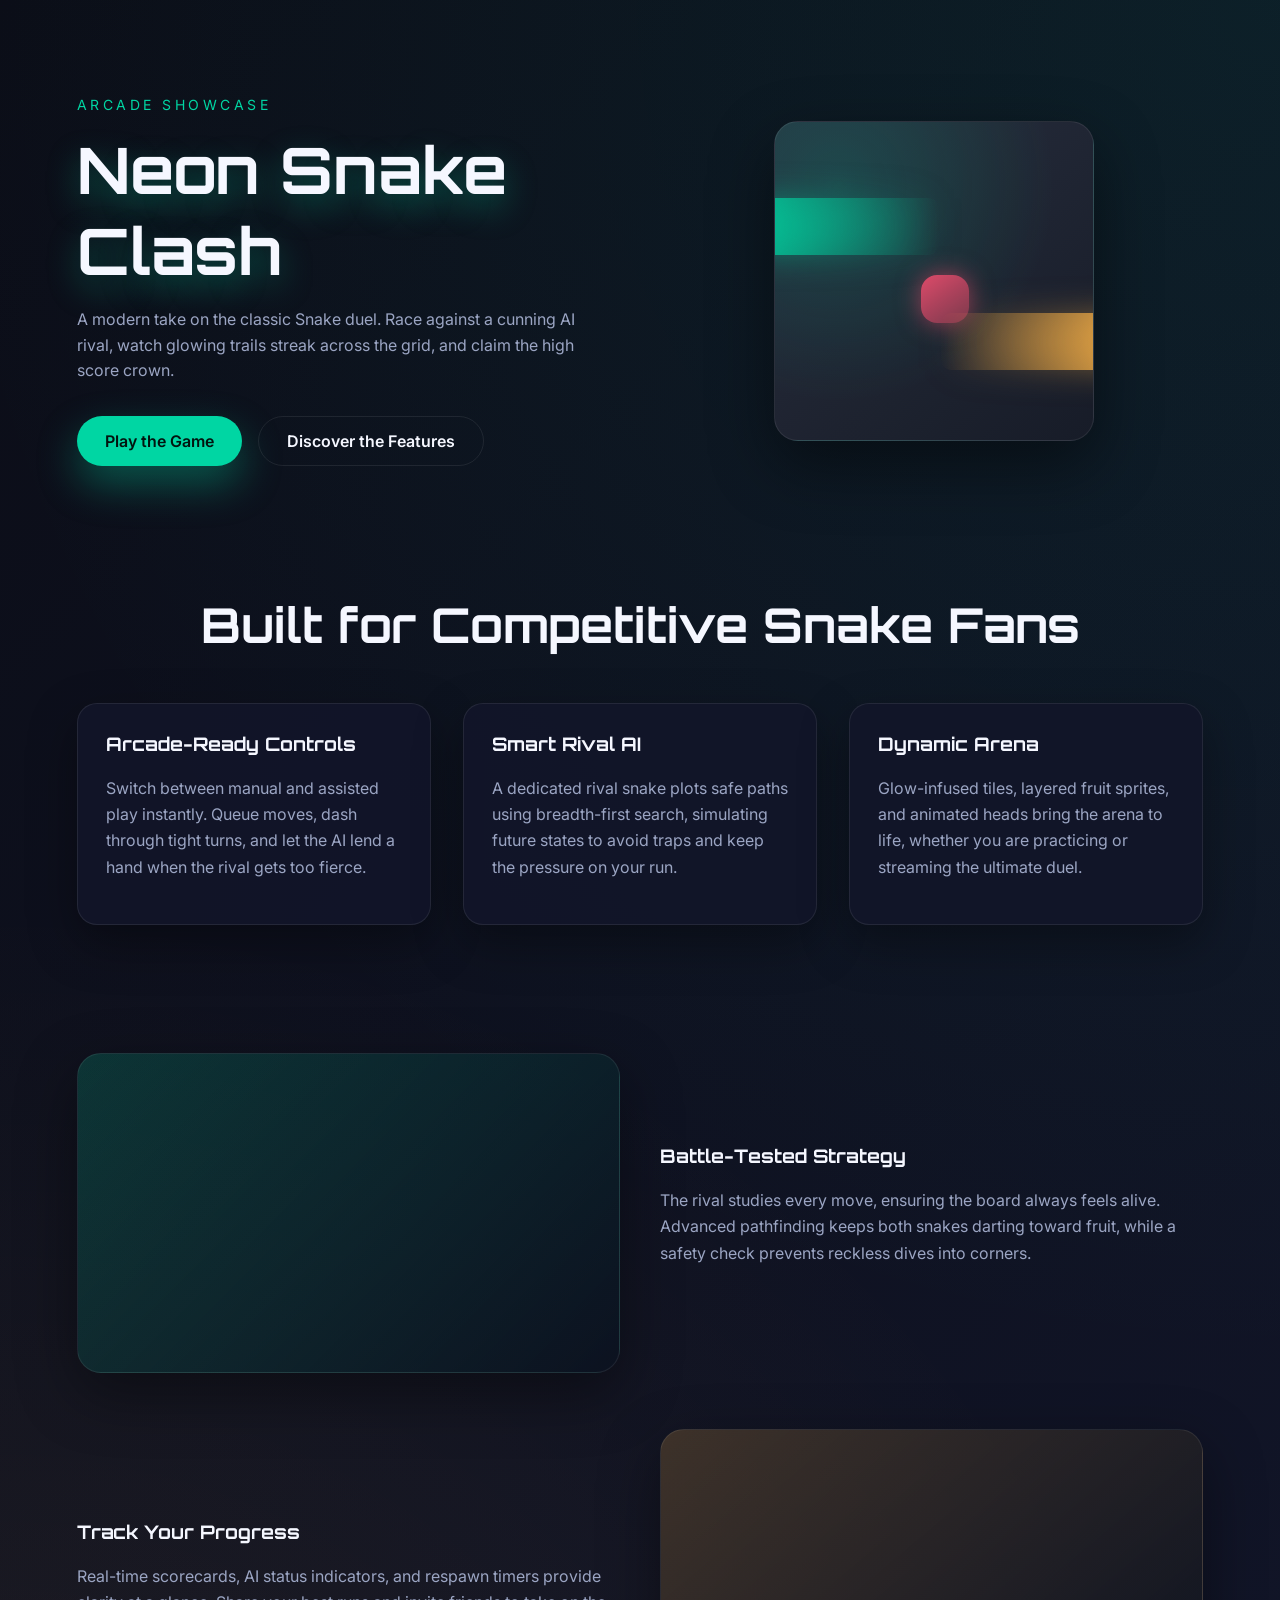
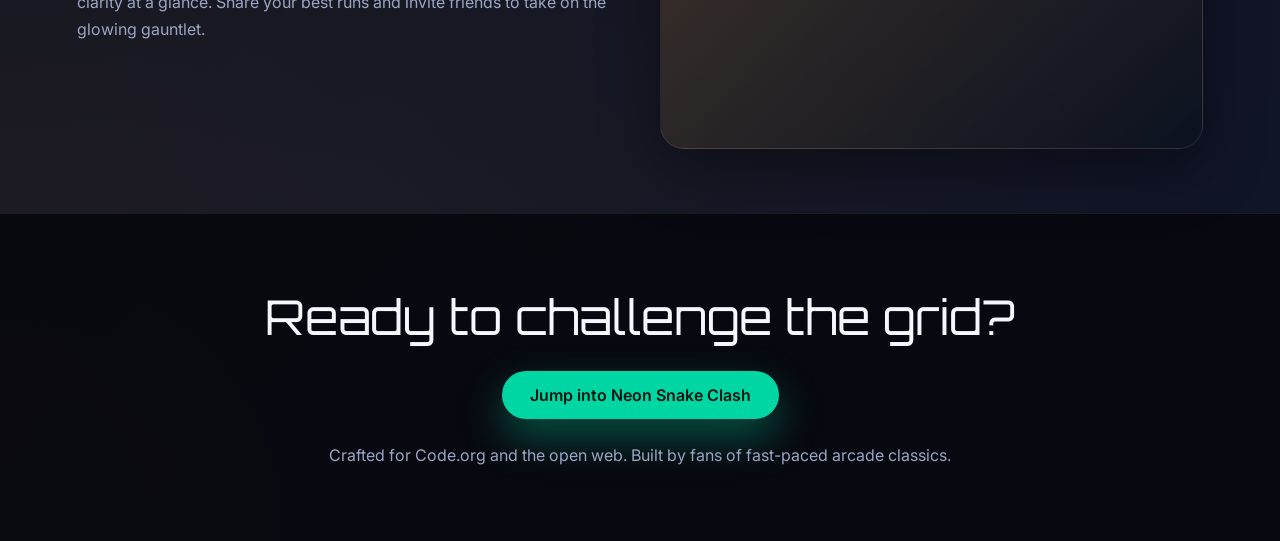
==== index.html @ 96dfcc4a "Create web experience for Neon Snake Clash" ====
<!DOCTYPE html>
<html lang="en">
<head>
  <meta charset="UTF-8" />
  <meta name="viewport" content="width=device-width, initial-scale=1.0" />
  <title>Neon Snake Clash</title>
  <link rel="preconnect" href="https://fonts.googleapis.com" />
  <link rel="preconnect" href="https://fonts.gstatic.com" crossorigin />
  <link href="https://fonts.googleapis.com/css2?family=Orbitron:wght@500;700&family=Inter:wght@400;500;600&display=swap" rel="stylesheet" />
  <link rel="stylesheet" href="styles.css" />
</head>
<body>
  <header class="hero">
    <div class="hero__inner">
      <p class="hero__eyebrow">Arcade Showcase</p>
      <h1 class="hero__title">Neon Snake Clash</h1>
      <p class="hero__subtitle">
        A modern take on the classic Snake duel. Race against a cunning AI rival, watch glowing trails streak across the grid, and claim the high score crown.
      </p>
      <div class="hero__actions">
        <a class="button button--primary" href="game.html">Play the Game</a>
        <a class="button button--ghost" href="#features">Discover the Features</a>
      </div>
    </div>
    <div class="hero__art">
      <div class="grid-preview">
        <div class="grid-preview__snake grid-preview__snake--player"></div>
        <div class="grid-preview__snake grid-preview__snake--rival"></div>
        <div class="grid-preview__food"></div>
      </div>
    </div>
  </header>

  <main>
    <section id="features" class="section features">
      <h2 class="section__title">Built for Competitive Snake Fans</h2>
      <div class="feature-grid">
        <article class="feature-card">
          <h3>Arcade-Ready Controls</h3>
          <p>Switch between manual and assisted play instantly. Queue moves, dash through tight turns, and let the AI lend a hand when the rival gets too fierce.</p>
        </article>
        <article class="feature-card">
          <h3>Smart Rival AI</h3>
          <p>A dedicated rival snake plots safe paths using breadth-first search, simulating future states to avoid traps and keep the pressure on your run.</p>
        </article>
        <article class="feature-card">
          <h3>Dynamic Arena</h3>
          <p>Glow-infused tiles, layered fruit sprites, and animated heads bring the arena to life, whether you are practicing or streaming the ultimate duel.</p>
        </article>
      </div>
    </section>

    <section class="section highlights">
      <div class="highlight">
        <div class="highlight__media"></div>
        <div class="highlight__text">
          <h3>Battle-Tested Strategy</h3>
          <p>
            The rival studies every move, ensuring the board always feels alive. Advanced pathfinding keeps both snakes darting toward fruit, while a safety check prevents reckless dives into corners.
          </p>
        </div>
      </div>
      <div class="highlight highlight--reverse">
        <div class="highlight__media highlight__media--score"></div>
        <div class="highlight__text">
          <h3>Track Your Progress</h3>
          <p>
            Real-time scorecards, AI status indicators, and respawn timers provide clarity at a glance. Share your best runs and invite friends to take on the glowing gauntlet.
          </p>
        </div>
      </div>
    </section>
  </main>

  <footer class="footer">
    <div class="footer__inner">
      <p class="footer__title">Ready to challenge the grid?</p>
      <a class="button button--primary" href="game.html">Jump into Neon Snake Clash</a>
      <p class="footer__note">Crafted for Code.org and the open web. Built by fans of fast-paced arcade classics.</p>
    </div>
  </footer>
</body>
</html>
---- styles.css ----
:root {
  --bg: #0b0d17;
  --bg-alt: #12162a;
  --accent: #00d6a3;
  --accent-soft: #00a67d;
  --rival: #ffb547;
  --text: #f5f7ff;
  --text-dim: #9ba5c3;
  --card: rgba(18, 22, 42, 0.9);
  --border: rgba(255, 255, 255, 0.08);
}

* {
  box-sizing: border-box;
}

body {
  margin: 0;
  font-family: 'Inter', sans-serif;
  background: radial-gradient(circle at top right, rgba(0, 214, 163, 0.08), transparent 55%),
    radial-gradient(circle at bottom left, rgba(255, 181, 71, 0.08), transparent 50%),
    linear-gradient(135deg, var(--bg), var(--bg-alt));
  color: var(--text);
  min-height: 100vh;
}

.hero {
  display: grid;
  grid-template-columns: repeat(auto-fit, minmax(280px, 1fr));
  gap: 48px;
  padding: 96px clamp(24px, 6vw, 120px) 64px;
  align-items: center;
}

.hero__eyebrow {
  font-size: 0.875rem;
  letter-spacing: 0.25em;
  text-transform: uppercase;
  margin: 0 0 16px;
  color: var(--accent);
}

.hero__title {
  font-family: 'Orbitron', sans-serif;
  font-size: clamp(2.75rem, 5vw, 4.5rem);
  margin: 0 0 16px;
  text-shadow: 0 12px 32px rgba(0, 214, 163, 0.35);
}

.hero__subtitle {
  margin: 0 0 32px;
  line-height: 1.6;
  color: var(--text-dim);
  max-width: 520px;
}

.hero__actions {
  display: flex;
  gap: 16px;
  flex-wrap: wrap;
}

.hero__art {
  position: relative;
  justify-self: center;
}

.grid-preview {
  position: relative;
  width: min(320px, 80vw);
  aspect-ratio: 1 / 1;
  border-radius: 24px;
  background: radial-gradient(circle at 20% 20%, rgba(0, 214, 163, 0.18), transparent 60%),
    linear-gradient(140deg, rgba(43, 48, 64, 0.92), rgba(24, 28, 40, 0.92));
  border: 1px solid var(--border);
  box-shadow: 0 24px 64px rgba(0, 0, 0, 0.45);
  overflow: hidden;
}

.grid-preview__snake {
  position: absolute;
  width: 60%;
  height: 18%;
  border-radius: 12px;
  filter: drop-shadow(0 0 16px rgba(0, 214, 163, 0.55));
}

.grid-preview__snake--player {
  top: 24%;
  left: -8%;
  background: linear-gradient(90deg, rgba(0, 214, 163, 0.8), rgba(0, 214, 163, 0));
}

.grid-preview__snake--rival {
  bottom: 22%;
  right: -12%;
  background: linear-gradient(90deg, rgba(255, 181, 71, 0), rgba(255, 181, 71, 0.85));
  filter: drop-shadow(0 0 16px rgba(255, 181, 71, 0.55));
}

.grid-preview__food {
  position: absolute;
  top: 48%;
  left: 46%;
  width: 48px;
  height: 48px;
  border-radius: 16px;
  background: linear-gradient(145deg, rgba(255, 78, 113, 0.85), rgba(255, 78, 113, 0.4));
  box-shadow: 0 0 24px rgba(255, 78, 113, 0.55);
}

.section {
  padding: 64px clamp(24px, 6vw, 120px);
}

.section__title {
  text-align: center;
  font-family: 'Orbitron', sans-serif;
  font-size: clamp(2rem, 4vw, 3rem);
  margin: 0 0 48px;
}

.feature-grid {
  display: grid;
  gap: 32px;
  grid-template-columns: repeat(auto-fit, minmax(240px, 1fr));
}

.feature-card {
  background: var(--card);
  border: 1px solid var(--border);
  padding: 28px;
  border-radius: 20px;
  box-shadow: 0 18px 48px rgba(0, 0, 0, 0.35);
}

.feature-card h3 {
  margin-top: 0;
  font-family: 'Orbitron', sans-serif;
}

.feature-card p {
  color: var(--text-dim);
  line-height: 1.65;
}

.highlights {
  display: flex;
  flex-direction: column;
  gap: 56px;
}

.highlight {
  display: grid;
  grid-template-columns: repeat(auto-fit, minmax(260px, 1fr));
  gap: 40px;
  align-items: center;
}

.highlight--reverse {
  direction: rtl;
}

.highlight--reverse > * {
  direction: ltr;
}

.highlight__media {
  height: clamp(220px, 40vw, 320px);
  border-radius: 24px;
  background: linear-gradient(135deg, rgba(0, 214, 163, 0.18), rgba(12, 18, 32, 0.95));
  border: 1px solid var(--border);
  box-shadow: 0 20px 60px rgba(0, 0, 0, 0.4);
}

.highlight__media--score {
  background: linear-gradient(140deg, rgba(255, 181, 71, 0.18), rgba(12, 18, 32, 0.95));
}

.highlight__text h3 {
  font-family: 'Orbitron', sans-serif;
  margin-top: 0;
}

.highlight__text p {
  color: var(--text-dim);
  line-height: 1.65;
}

.footer {
  padding: 72px 24px;
  background: rgba(5, 6, 12, 0.85);
  border-top: 1px solid var(--border);
}

.footer__inner {
  max-width: 960px;
  margin: 0 auto;
  text-align: center;
  display: flex;
  flex-direction: column;
  gap: 24px;
  align-items: center;
}

.footer__title {
  font-family: 'Orbitron', sans-serif;
  font-size: clamp(2rem, 4vw, 3rem);
  margin: 0;
}

.footer__note {
  color: var(--text-dim);
  margin: 0;
  max-width: 640px;
  line-height: 1.6;
}

.button {
  display: inline-flex;
  align-items: center;
  justify-content: center;
  gap: 8px;
  padding: 14px 28px;
  border-radius: 999px;
  font-weight: 600;
  text-decoration: none;
  transition: transform 0.2s ease, box-shadow 0.2s ease, background 0.2s ease;
}

.button--primary {
  color: #02140f;
  background: var(--accent);
  box-shadow: 0 18px 40px rgba(0, 214, 163, 0.35);
}

.button--primary:hover {
  transform: translateY(-2px);
  box-shadow: 0 22px 48px rgba(0, 214, 163, 0.45);
}

.button--ghost {
  color: var(--text);
  border: 1px solid var(--border);
  background: transparent;
}

.button--ghost:hover {
  transform: translateY(-2px);
  border-color: rgba(0, 214, 163, 0.6);
}

@media (max-width: 720px) {
  .hero {
    padding-top: 72px;
  }

  .highlight--reverse {
    direction: ltr;
  }
}
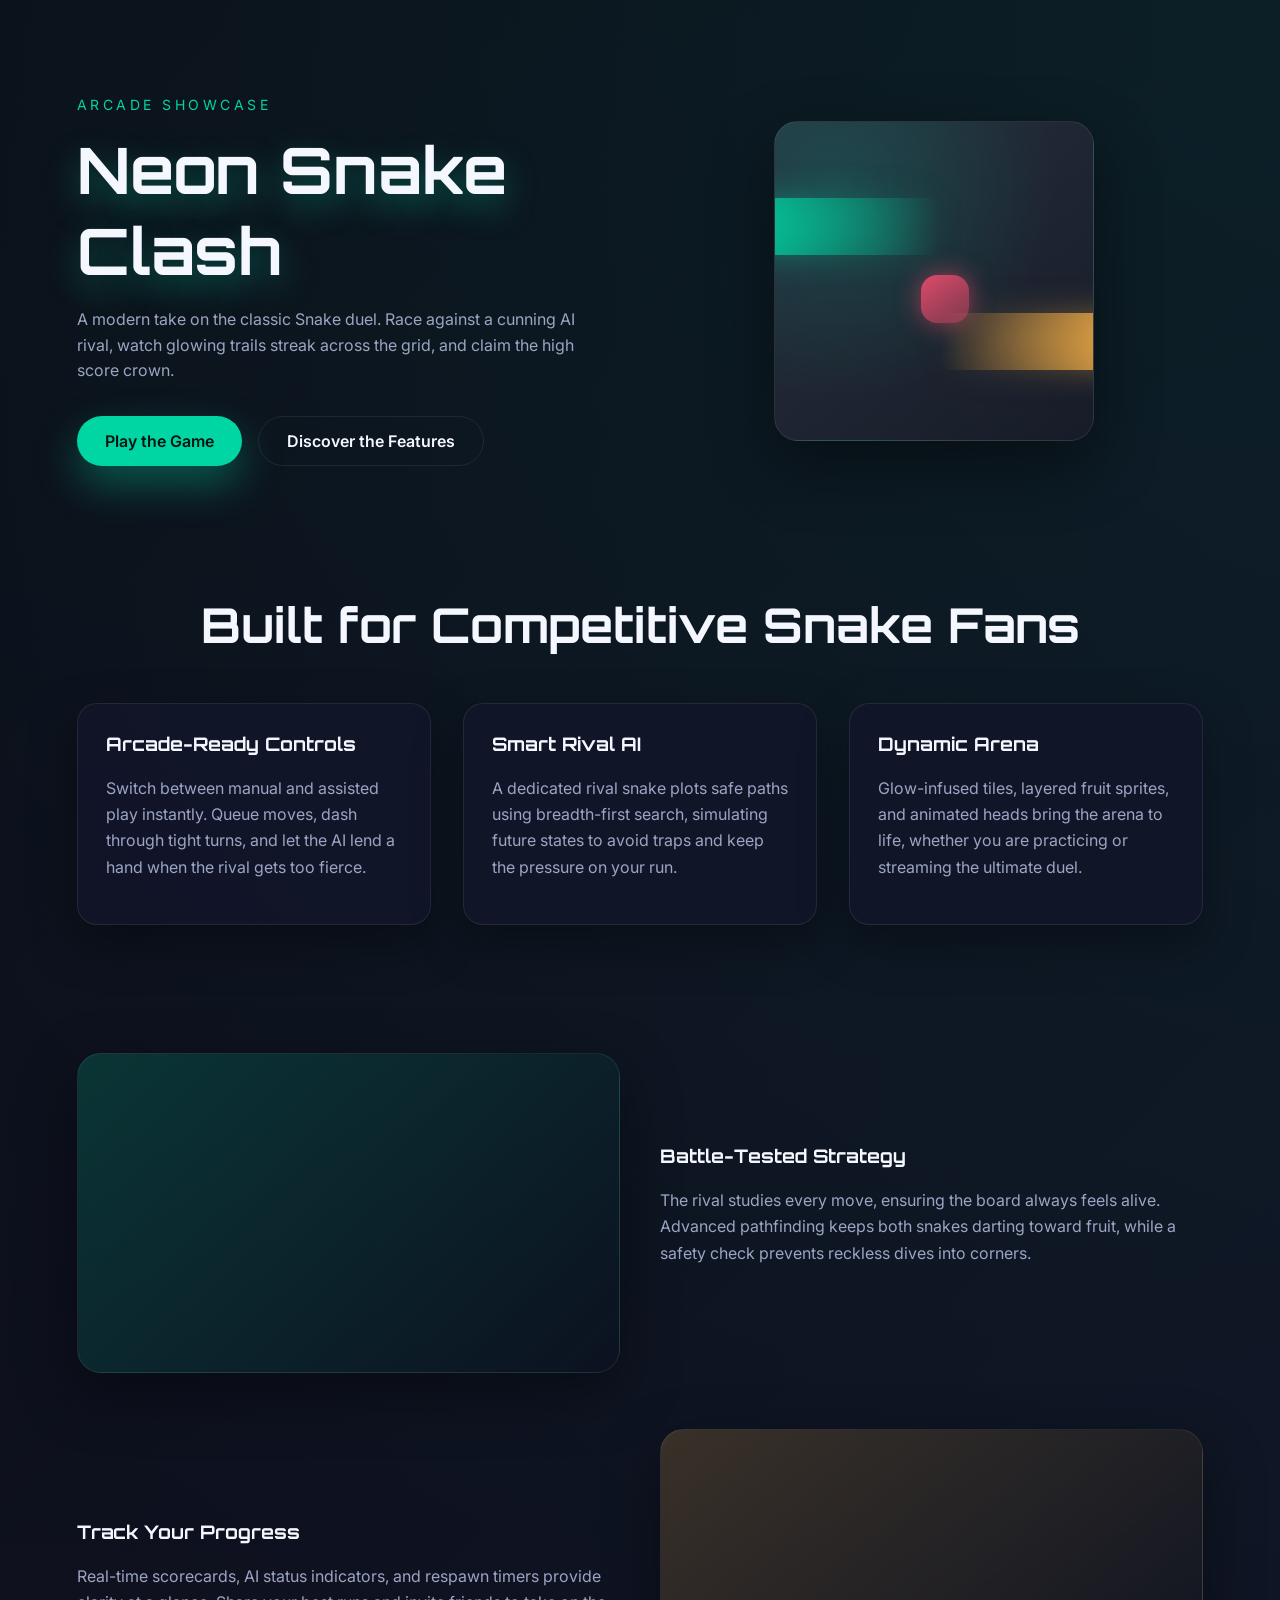
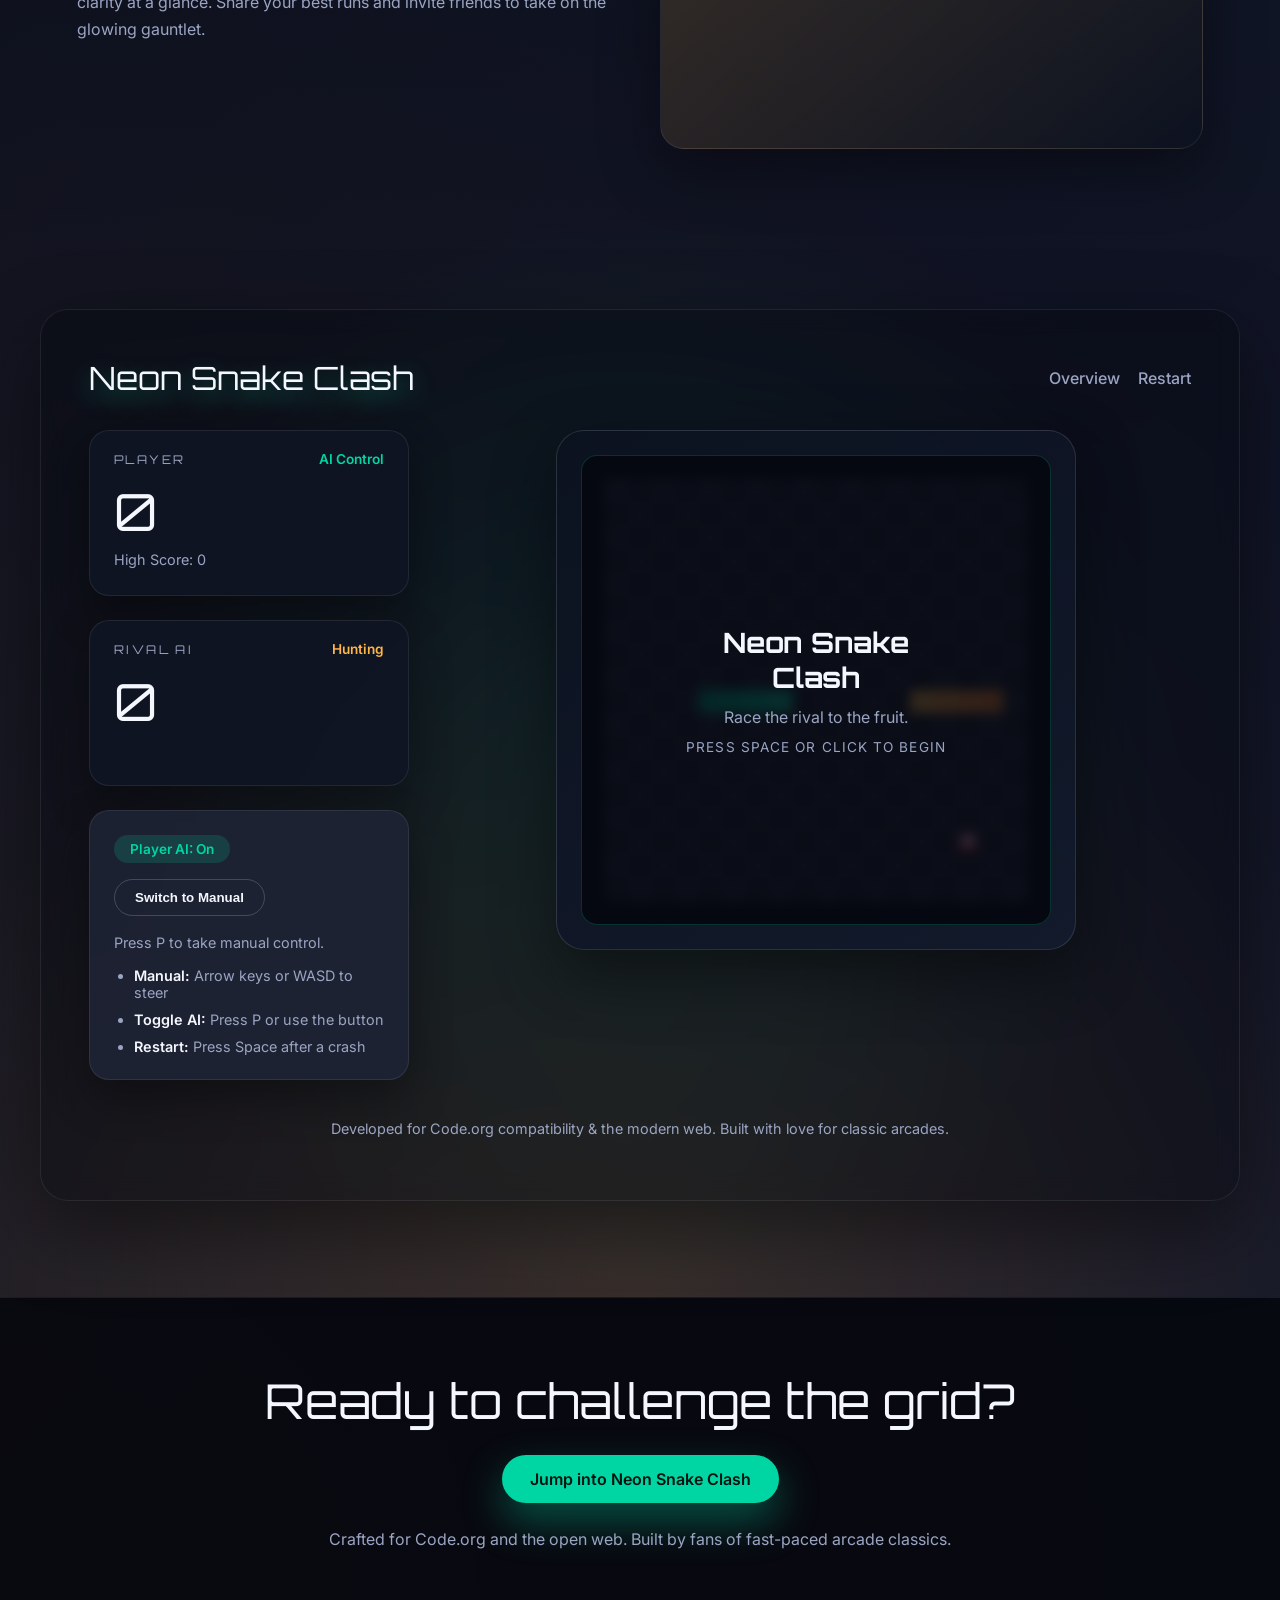
==== commit d027e7db: "Consolidate site into single page" ====
--- a/index.html
+++ b/index.html
@@ -6,19 +6,567 @@
   <title>Neon Snake Clash</title>
   <link rel="preconnect" href="https://fonts.googleapis.com" />
   <link rel="preconnect" href="https://fonts.gstatic.com" crossorigin />
-  <link href="https://fonts.googleapis.com/css2?family=Orbitron:wght@500;700&family=Inter:wght@400;500;600&display=swap" rel="stylesheet" />
-  <link rel="stylesheet" href="styles.css" />
+  <link
+    href="https://fonts.googleapis.com/css2?family=Orbitron:wght@500;700&family=Inter:wght@400;500;600&display=swap"
+    rel="stylesheet"
+  />
+  <style>
+    :root {
+      --bg: #0b0d17;
+      --bg-alt: #12162a;
+      --accent: #00d6a3;
+      --accent-soft: #00a67d;
+      --rival: #ffb547;
+      --danger: #ff4e71;
+      --text: #f5f7ff;
+      --text-dim: #9ba5c3;
+      --card: rgba(18, 22, 42, 0.9);
+      --border: rgba(255, 255, 255, 0.08);
+      --panel: rgba(16, 21, 36, 0.92);
+      --panel-alt: rgba(30, 36, 54, 0.9);
+    }
+
+    * {
+      box-sizing: border-box;
+    }
+
+    body {
+      margin: 0;
+      font-family: 'Inter', sans-serif;
+      background: radial-gradient(circle at top right, rgba(0, 214, 163, 0.08), transparent 55%),
+        radial-gradient(circle at bottom left, rgba(255, 181, 71, 0.08), transparent 50%),
+        linear-gradient(135deg, var(--bg), var(--bg-alt));
+      color: var(--text);
+      min-height: 100vh;
+      scroll-behavior: smooth;
+    }
+
+    a {
+      color: inherit;
+    }
+
+    .hero {
+      display: grid;
+      grid-template-columns: repeat(auto-fit, minmax(280px, 1fr));
+      gap: 48px;
+      padding: 96px clamp(24px, 6vw, 120px) 64px;
+      align-items: center;
+    }
+
+    .hero__eyebrow {
+      font-size: 0.875rem;
+      letter-spacing: 0.25em;
+      text-transform: uppercase;
+      margin: 0 0 16px;
+      color: var(--accent);
+    }
+
+    .hero__title {
+      font-family: 'Orbitron', sans-serif;
+      font-size: clamp(2.75rem, 5vw, 4.5rem);
+      margin: 0 0 16px;
+      text-shadow: 0 12px 32px rgba(0, 214, 163, 0.35);
+    }
+
+    .hero__subtitle {
+      margin: 0 0 32px;
+      line-height: 1.6;
+      color: var(--text-dim);
+      max-width: 520px;
+    }
+
+    .hero__actions {
+      display: flex;
+      gap: 16px;
+      flex-wrap: wrap;
+    }
+
+    .hero__art {
+      position: relative;
+      justify-self: center;
+    }
+
+    .grid-preview {
+      position: relative;
+      width: min(320px, 80vw);
+      aspect-ratio: 1 / 1;
+      border-radius: 24px;
+      background: radial-gradient(circle at 20% 20%, rgba(0, 214, 163, 0.18), transparent 60%),
+        linear-gradient(140deg, rgba(43, 48, 64, 0.92), rgba(24, 28, 40, 0.92));
+      border: 1px solid var(--border);
+      box-shadow: 0 24px 64px rgba(0, 0, 0, 0.45);
+      overflow: hidden;
+    }
+
+    .grid-preview__snake {
+      position: absolute;
+      width: 60%;
+      height: 18%;
+      border-radius: 12px;
+      filter: drop-shadow(0 0 16px rgba(0, 214, 163, 0.55));
+    }
+
+    .grid-preview__snake--player {
+      top: 24%;
+      left: -8%;
+      background: linear-gradient(90deg, rgba(0, 214, 163, 0.8), rgba(0, 214, 163, 0));
+    }
+
+    .grid-preview__snake--rival {
+      bottom: 22%;
+      right: -12%;
+      background: linear-gradient(90deg, rgba(255, 181, 71, 0), rgba(255, 181, 71, 0.85));
+      filter: drop-shadow(0 0 16px rgba(255, 181, 71, 0.55));
+    }
+
+    .grid-preview__food {
+      position: absolute;
+      top: 48%;
+      left: 46%;
+      width: 48px;
+      height: 48px;
+      border-radius: 16px;
+      background: linear-gradient(145deg, rgba(255, 78, 113, 0.85), rgba(255, 78, 113, 0.4));
+      box-shadow: 0 0 24px rgba(255, 78, 113, 0.55);
+    }
+
+    .button {
+      display: inline-flex;
+      align-items: center;
+      justify-content: center;
+      gap: 8px;
+      padding: 14px 28px;
+      border-radius: 999px;
+      font-weight: 600;
+      text-decoration: none;
+      transition: transform 0.2s ease, box-shadow 0.2s ease, background 0.2s ease;
+      border: none;
+      cursor: pointer;
+    }
+
+    .button--primary {
+      color: #02140f;
+      background: var(--accent);
+      box-shadow: 0 18px 40px rgba(0, 214, 163, 0.35);
+    }
+
+    .button--primary:hover {
+      transform: translateY(-2px);
+      box-shadow: 0 22px 48px rgba(0, 214, 163, 0.45);
+    }
+
+    .button--ghost {
+      color: var(--text);
+      border: 1px solid var(--border);
+      background: transparent;
+    }
+
+    .button--ghost:hover {
+      transform: translateY(-2px);
+      border-color: rgba(0, 214, 163, 0.6);
+    }
+
+    .section {
+      padding: 64px clamp(24px, 6vw, 120px);
+    }
+
+    .section__title {
+      text-align: center;
+      font-family: 'Orbitron', sans-serif;
+      font-size: clamp(2rem, 4vw, 3rem);
+      margin: 0 0 48px;
+    }
+
+    .feature-grid {
+      display: grid;
+      gap: 32px;
+      grid-template-columns: repeat(auto-fit, minmax(240px, 1fr));
+    }
+
+    .feature-card {
+      background: var(--card);
+      border: 1px solid var(--border);
+      padding: 28px;
+      border-radius: 20px;
+      box-shadow: 0 18px 48px rgba(0, 0, 0, 0.35);
+    }
+
+    .feature-card h3 {
+      margin-top: 0;
+      font-family: 'Orbitron', sans-serif;
+    }
+
+    .feature-card p {
+      color: var(--text-dim);
+      line-height: 1.65;
+    }
+
+    .highlights {
+      display: flex;
+      flex-direction: column;
+      gap: 56px;
+    }
+
+    .highlight {
+      display: grid;
+      grid-template-columns: repeat(auto-fit, minmax(260px, 1fr));
+      gap: 40px;
+      align-items: center;
+    }
+
+    .highlight--reverse {
+      direction: rtl;
+    }
+
+    .highlight--reverse > * {
+      direction: ltr;
+    }
+
+    .highlight__media {
+      height: clamp(220px, 40vw, 320px);
+      border-radius: 24px;
+      background: linear-gradient(135deg, rgba(0, 214, 163, 0.18), rgba(12, 18, 32, 0.95));
+      border: 1px solid var(--border);
+      box-shadow: 0 20px 60px rgba(0, 0, 0, 0.4);
+    }
+
+    .highlight__media--score {
+      background: linear-gradient(140deg, rgba(255, 181, 71, 0.18), rgba(12, 18, 32, 0.95));
+    }
+
+    .highlight__text h3 {
+      font-family: 'Orbitron', sans-serif;
+      margin-top: 0;
+    }
+
+    .highlight__text p {
+      color: var(--text-dim);
+      line-height: 1.65;
+    }
+
+    .game-section {
+      position: relative;
+      padding-top: 96px;
+      padding-bottom: 96px;
+      background: radial-gradient(circle at center, rgba(0, 214, 163, 0.12), transparent 65%),
+        radial-gradient(circle at bottom, rgba(255, 181, 71, 0.12), transparent 60%);
+    }
+
+    .game-card {
+      margin: 0 auto;
+      max-width: 1200px;
+      background: rgba(5, 6, 12, 0.35);
+      border-radius: 28px;
+      border: 1px solid rgba(255, 255, 255, 0.08);
+      box-shadow: 0 28px 80px rgba(0, 0, 0, 0.45);
+      backdrop-filter: blur(12px);
+      padding: clamp(32px, 5vw, 48px);
+    }
+
+    .game-header {
+      display: flex;
+      justify-content: space-between;
+      align-items: center;
+      gap: 24px;
+      margin-bottom: 32px;
+    }
+
+    .logo {
+      font-family: 'Orbitron', sans-serif;
+      font-size: clamp(1.5rem, 3vw, 2rem);
+      text-decoration: none;
+      color: var(--text);
+      text-shadow: 0 8px 24px rgba(0, 214, 163, 0.45);
+    }
+
+    .header-actions {
+      display: flex;
+      gap: 18px;
+      flex-wrap: wrap;
+    }
+
+    .header-link {
+      color: var(--text-dim);
+      text-decoration: none;
+      font-weight: 500;
+      transition: color 0.2s ease;
+    }
+
+    .header-link:hover {
+      color: var(--text);
+    }
+
+    .game-main {
+      display: grid;
+      grid-template-columns: minmax(280px, 320px) minmax(0, 1fr);
+      gap: 32px;
+      align-items: start;
+    }
+
+    .hud {
+      display: flex;
+      flex-direction: column;
+      gap: 24px;
+    }
+
+    .score-card {
+      background: var(--panel);
+      border: 1px solid var(--border);
+      border-radius: 20px;
+      padding: 20px 24px 24px;
+      box-shadow: 0 18px 40px rgba(0, 0, 0, 0.35);
+    }
+
+    .score-card header {
+      display: flex;
+      justify-content: space-between;
+      align-items: baseline;
+      margin-bottom: 12px;
+    }
+
+    .score-card .label {
+      font-family: 'Orbitron', sans-serif;
+      letter-spacing: 0.2em;
+      text-transform: uppercase;
+      font-size: 0.75rem;
+      color: var(--text-dim);
+    }
+
+    .score-card .status {
+      font-size: 0.85rem;
+      font-weight: 600;
+    }
+
+    .score-card--player .status {
+      color: var(--accent);
+    }
+
+    .score-card--rival .status {
+      color: var(--rival);
+    }
+
+    .score-card .score {
+      font-family: 'Orbitron', sans-serif;
+      font-size: clamp(2.5rem, 4vw, 3.5rem);
+      margin: 0;
+    }
+
+    .score-card .hint {
+      margin: 8px 0 0;
+      color: var(--text-dim);
+      font-size: 0.9rem;
+      min-height: 1.4em;
+    }
+
+    .control-card {
+      background: var(--panel-alt);
+      border: 1px solid var(--border);
+      border-radius: 20px;
+      padding: 24px;
+      box-shadow: 0 18px 40px rgba(0, 0, 0, 0.35);
+    }
+
+    .control-card__row {
+      display: flex;
+      gap: 16px;
+      align-items: center;
+      margin-bottom: 18px;
+      flex-wrap: wrap;
+    }
+
+    .badge {
+      display: inline-flex;
+      align-items: center;
+      padding: 6px 16px;
+      border-radius: 999px;
+      font-size: 0.85rem;
+      font-weight: 600;
+      background: rgba(0, 214, 163, 0.16);
+      color: var(--accent);
+    }
+
+    .control-card .button {
+      padding: 10px 20px;
+      border-radius: 999px;
+      border: 1px solid rgba(255, 255, 255, 0.18);
+      background: transparent;
+      color: var(--text);
+      box-shadow: none;
+    }
+
+    .control-card .button:hover {
+      border-color: rgba(0, 214, 163, 0.6);
+      transform: none;
+    }
+
+    .control-card__hint {
+      margin: 0 0 16px;
+      color: var(--text-dim);
+      font-size: 0.9rem;
+    }
+
+    .control-card__list {
+      margin: 0;
+      padding-left: 20px;
+      display: grid;
+      gap: 10px;
+      color: var(--text-dim);
+      font-size: 0.9rem;
+    }
+
+    .control-card__list span {
+      color: var(--text);
+      font-weight: 600;
+    }
+
+    .board {
+      width: 100%;
+    }
+
+    .board__frame {
+      position: relative;
+      width: 100%;
+      max-width: 520px;
+      margin: 0 auto;
+      background: linear-gradient(145deg, rgba(12, 18, 32, 0.95), rgba(18, 26, 44, 0.95));
+      border: 1px solid rgba(255, 255, 255, 0.12);
+      border-radius: 28px;
+      padding: 24px;
+      box-shadow: 0 24px 64px rgba(0, 0, 0, 0.45);
+    }
+
+    canvas {
+      display: block;
+      width: 100%;
+      height: auto;
+      image-rendering: pixelated;
+      border-radius: 16px;
+      border: 1px solid rgba(255, 255, 255, 0.08);
+      background: rgb(12, 14, 24);
+    }
+
+    .overlay {
+      position: absolute;
+      inset: 24px;
+      display: flex;
+      align-items: center;
+      justify-content: center;
+      background: rgba(5, 8, 16, 0.82);
+      border-radius: 16px;
+      border: 1px solid rgba(0, 214, 163, 0.2);
+      backdrop-filter: blur(6px);
+      transition: opacity 0.3s ease;
+      cursor: pointer;
+    }
+
+    .overlay.hidden {
+      opacity: 0;
+      pointer-events: none;
+    }
+
+    .overlay__inner {
+      text-align: center;
+      display: grid;
+      gap: 12px;
+      max-width: 280px;
+    }
+
+    .overlay__inner h1 {
+      margin: 0;
+      font-family: 'Orbitron', sans-serif;
+      font-size: 1.75rem;
+    }
+
+    .overlay__inner p {
+      margin: 0;
+      color: var(--text-dim);
+    }
+
+    .overlay__prompt {
+      font-size: 0.85rem;
+      letter-spacing: 0.08em;
+      text-transform: uppercase;
+      color: var(--accent);
+    }
+
+    .game-footer {
+      margin-top: 40px;
+      text-align: center;
+      color: var(--text-dim);
+      font-size: 0.9rem;
+    }
+
+    .footer {
+      padding: 72px 24px;
+      background: rgba(5, 6, 12, 0.85);
+      border-top: 1px solid var(--border);
+    }
+
+    .footer__inner {
+      max-width: 960px;
+      margin: 0 auto;
+      text-align: center;
+      display: flex;
+      flex-direction: column;
+      gap: 24px;
+      align-items: center;
+    }
+
+    .footer__title {
+      font-family: 'Orbitron', sans-serif;
+      font-size: clamp(2rem, 4vw, 3rem);
+      margin: 0;
+    }
+
+    .footer__note {
+      color: var(--text-dim);
+      margin: 0;
+      max-width: 640px;
+      line-height: 1.6;
+    }
+
+    @media (max-width: 960px) {
+      .game-main {
+        grid-template-columns: 1fr;
+      }
+
+      .board__frame {
+        max-width: 100%;
+      }
+    }
+
+    @media (max-width: 720px) {
+      .hero {
+        padding-top: 72px;
+      }
+
+      .highlight--reverse {
+        direction: ltr;
+      }
+
+      .game-header {
+        flex-direction: column;
+        align-items: flex-start;
+      }
+
+      .header-actions {
+        width: 100%;
+        justify-content: flex-start;
+      }
+    }
+  </style>
 </head>
 <body>
-  <header class="hero">
+  <header class="hero" id="top">
     <div class="hero__inner">
       <p class="hero__eyebrow">Arcade Showcase</p>
       <h1 class="hero__title">Neon Snake Clash</h1>
       <p class="hero__subtitle">
-        A modern take on the classic Snake duel. Race against a cunning AI rival, watch glowing trails streak across the grid, and claim the high score crown.
+        A modern take on the classic Snake duel. Race against a cunning AI rival, watch glowing trails streak across the grid,
+        and claim the high score crown.
       </p>
       <div class="hero__actions">
-        <a class="button button--primary" href="game.html">Play the Game</a>
+        <a class="button button--primary" href="#arena">Play the Game</a>
         <a class="button button--ghost" href="#features">Discover the Features</a>
       </div>
     </div>
@@ -70,14 +618,882 @@
         </div>
       </div>
     </section>
+
+    <section id="arena" class="game-section">
+      <div class="game-card">
+        <header class="game-header">
+          <a class="logo" href="#top">Neon Snake Clash</a>
+          <nav class="header-actions">
+            <a class="header-link" href="#top">Overview</a>
+            <a class="header-link" href="#" id="resetLink">Restart</a>
+          </nav>
+        </header>
+
+        <div class="game-main">
+          <aside class="hud">
+            <section class="score-card score-card--player">
+              <header>
+                <span class="label">Player</span>
+                <span class="status" id="playerStatus">Active</span>
+              </header>
+              <p class="score" id="playerScore">0</p>
+              <p class="hint">High Score: <span id="highScore">0</span></p>
+            </section>
+            <section class="score-card score-card--rival">
+              <header>
+                <span class="label">Rival AI</span>
+                <span class="status" id="rivalStatus">Hunting</span>
+              </header>
+              <p class="score" id="rivalScore">0</p>
+              <p class="hint" id="respawnCountdown">&nbsp;</p>
+            </section>
+            <section class="control-card">
+              <div class="control-card__row">
+                <span class="badge" id="aiBadge">Player AI: On</span>
+                <button class="button" id="aiToggle" type="button">Switch to Manual</button>
+              </div>
+              <p class="control-card__hint" id="controlHint">Press P to take manual control.</p>
+              <ul class="control-card__list">
+                <li><span>Manual:</span> Arrow keys or WASD to steer</li>
+                <li><span>Toggle AI:</span> Press P or use the button</li>
+                <li><span>Restart:</span> Press Space after a crash</li>
+              </ul>
+            </section>
+          </aside>
+
+          <section class="board">
+            <div class="board__frame">
+              <canvas id="gameCanvas" width="400" height="400" aria-label="Snake game board" role="img"></canvas>
+              <div class="overlay" id="overlay">
+                <div class="overlay__inner">
+                  <h1 id="overlayTitle">Neon Snake Clash</h1>
+                  <p id="overlaySubtitle">Race the rival to the fruit.</p>
+                  <p class="overlay__prompt" id="overlayPrompt">Press Space or click to begin</p>
+                </div>
+              </div>
+            </div>
+          </section>
+        </div>
+
+        <footer class="game-footer">
+          <p>Developed for Code.org compatibility &amp; the modern web. Built with love for classic arcades.</p>
+        </footer>
+      </div>
+    </section>
   </main>
 
   <footer class="footer">
     <div class="footer__inner">
       <p class="footer__title">Ready to challenge the grid?</p>
-      <a class="button button--primary" href="game.html">Jump into Neon Snake Clash</a>
+      <a class="button button--primary" href="#arena">Jump into Neon Snake Clash</a>
       <p class="footer__note">Crafted for Code.org and the open web. Built by fans of fast-paced arcade classics.</p>
     </div>
   </footer>
+
+  <script>
+const config = {
+  tileSize: 20,
+  cols: 18,
+  rows: 18,
+  moveDelay: 6,
+  rivalRespawnDelay: 45,
+  boardOffset: 20
+};
+
+const palette = {
+  boardLight: [44, 48, 64],
+  boardDark: [34, 37, 52],
+  accent: [0, 214, 163],
+  accentDim: [0, 180, 138],
+  rival: [255, 181, 71],
+  rivalDim: [255, 139, 54],
+  glass: [30, 36, 54],
+  danger: [255, 78, 113],
+  text: [224, 232, 255],
+  shadow: [12, 14, 24],
+  glow: [64, 255, 217],
+  rivalGlow: [255, 208, 120],
+  eye: [20, 24, 32]
+};
+
+function rgb(color) {
+  return `rgb(${Math.round(color[0])}, ${Math.round(color[1])}, ${Math.round(color[2])})`;
+}
+
+function blendColor(a, b, t) {
+  return [
+    a[0] * (1 - t) + b[0] * t,
+    a[1] * (1 - t) + b[1] * t,
+    a[2] * (1 - t) + b[2] * t
+  ];
+}
+
+class Snake {
+  constructor() {
+    this.body = [];
+    this.direction = { x: 0, y: 0 };
+    this.queue = [];
+    this.score = 0;
+    this.alive = false;
+  }
+}
+
+class InputManager {
+  constructor() {
+    this.keysDown = new Set();
+    this.keysPressed = new Set();
+    window.addEventListener('keydown', (event) => this.onKeyDown(event));
+    window.addEventListener('keyup', (event) => this.onKeyUp(event));
+  }
+
+  onKeyDown(event) {
+    const allowed = new Set([
+      'ArrowUp',
+      'ArrowDown',
+      'ArrowLeft',
+      'ArrowRight',
+      'Space',
+      'Enter',
+      'KeyW',
+      'KeyA',
+      'KeyS',
+      'KeyD',
+      'KeyP'
+    ]);
+    if (allowed.has(event.code)) {
+      event.preventDefault();
+    }
+    if (!this.keysDown.has(event.code)) {
+      this.keysPressed.add(event.code);
+    }
+    this.keysDown.add(event.code);
+  }
+
+  onKeyUp(event) {
+    this.keysDown.delete(event.code);
+  }
+
+  consumeKey(codes) {
+    for (const code of codes) {
+      if (this.keysPressed.has(code)) {
+        this.keysPressed.delete(code);
+        return true;
+      }
+    }
+    return false;
+  }
+
+  clearPressed() {
+    this.keysPressed.clear();
+  }
+}
+
+class Game {
+  constructor(canvas) {
+    this.canvas = canvas;
+    this.ctx = canvas.getContext('2d');
+    this.input = new InputManager();
+    this.state = 'start';
+    this.player = new Snake();
+    this.rival = new Snake();
+    this.food = { x: -1, y: -1 };
+    this.aiEnabled = true;
+    this.moveCounter = 0;
+    this.highScore = 0;
+    this.rivalRespawnTimer = 0;
+    this.elements = this.bindElements();
+    this.registerEvents();
+    this.resetGame();
+    this.loop();
+  }
+
+  bindElements() {
+    return {
+      playerScore: document.getElementById('playerScore'),
+      playerStatus: document.getElementById('playerStatus'),
+      rivalScore: document.getElementById('rivalScore'),
+      rivalStatus: document.getElementById('rivalStatus'),
+      highScore: document.getElementById('highScore'),
+      respawnCountdown: document.getElementById('respawnCountdown'),
+      aiBadge: document.getElementById('aiBadge'),
+      aiToggle: document.getElementById('aiToggle'),
+      controlHint: document.getElementById('controlHint'),
+      overlay: document.getElementById('overlay'),
+      overlayTitle: document.getElementById('overlayTitle'),
+      overlaySubtitle: document.getElementById('overlaySubtitle'),
+      overlayPrompt: document.getElementById('overlayPrompt'),
+      resetLink: document.getElementById('resetLink')
+    };
+  }
+
+  registerEvents() {
+    this.elements.aiToggle.addEventListener('click', () => {
+      this.toggleAI();
+    });
+    this.elements.resetLink.addEventListener('click', (event) => {
+      event.preventDefault();
+      this.resetToStart();
+    });
+    this.elements.overlay.addEventListener('click', () => {
+      if (this.state === 'start') {
+        this.state = 'play';
+        this.elements.overlay.classList.add('hidden');
+      } else if (this.state === 'gameover') {
+        this.resetGame();
+        this.state = 'play';
+        this.elements.overlay.classList.add('hidden');
+      }
+    });
+  }
+
+  resetToStart() {
+    this.resetGame();
+    this.state = 'start';
+    this.elements.overlay.classList.remove('hidden');
+    this.updateOverlay();
+  }
+
+  resetGame() {
+    this.player = new Snake();
+    this.rival = new Snake();
+    this.food = { x: -1, y: -1 };
+    this.moveCounter = 0;
+    this.rivalRespawnTimer = 0;
+    this.setupPlayer();
+    this.setupRival(true);
+    this.spawnFood();
+    this.updateHUD();
+    this.updateOverlay();
+  }
+
+  setupPlayer() {
+    const startX = Math.floor(config.cols / 2) - 2;
+    const startY = Math.floor(config.rows / 2);
+    this.placeSnake(this.player, startX, startY, { x: 1, y: 0 }, 4);
+    this.player.alive = true;
+  }
+
+  setupRival(initial) {
+    const startX = Math.floor((config.cols * 3) / 4);
+    const startY = Math.floor(config.rows / 2);
+    if (!this.placeSnake(this.rival, startX, startY, { x: -1, y: 0 }, 4)) {
+      this.findRivalSpawn();
+    }
+    this.rival.alive = this.rival.body.length > 0;
+    this.rival.queue = [];
+    if (this.rival.body.length > 1) {
+      this.rival.direction = {
+        x: this.rival.body[0].x - this.rival.body[1].x,
+        y: this.rival.body[0].y - this.rival.body[1].y
+      };
+    } else {
+      this.rival.direction = { x: -1, y: 0 };
+    }
+    if (!initial) {
+      this.rival.score = 0;
+    }
+  }
+
+  findRivalSpawn() {
+    this.rival.body = [];
+    const dir = { x: -1, y: 0 };
+    const length = 4;
+    const candidates = [];
+    for (let y = 2; y < config.rows - 2; y++) {
+      candidates.push({ x: config.cols - 4, y });
+    }
+    for (let y = config.rows - 3; y >= 2; y--) {
+      candidates.push({ x: config.cols - 6, y });
+    }
+    for (const candidate of candidates) {
+      if (this.canPlaceSnake(candidate.x, candidate.y, dir, length, this.rival)) {
+        this.applyPlacement(this.rival, candidate.x, candidate.y, dir, length);
+        return;
+      }
+    }
+  }
+
+  placeSnake(entity, startX, startY, dir, length) {
+    if (this.canPlaceSnake(startX, startY, dir, length, entity)) {
+      this.applyPlacement(entity, startX, startY, dir, length);
+      return true;
+    }
+    for (let y = 2; y < config.rows - 2; y++) {
+      for (let x = 2; x < config.cols - 2; x++) {
+        if (this.canPlaceSnake(x, y, dir, length, entity)) {
+          this.applyPlacement(entity, x, y, dir, length);
+          return true;
+        }
+      }
+    }
+    entity.body = [];
+    return false;
+  }
+
+  canPlaceSnake(startX, startY, dir, length, entity) {
+    for (let i = 0; i < length; i++) {
+      const cx = startX - dir.x * i;
+      const cy = startY - dir.y * i;
+      if (cx < 0 || cx >= config.cols || cy < 0 || cy >= config.rows) {
+        return false;
+      }
+      if (entity !== this.player && this.player.alive && this.isBodyAt(this.player.body, cx, cy)) {
+        return false;
+      }
+      if (entity !== this.rival && this.rival.alive && this.isBodyAt(this.rival.body, cx, cy)) {
+        return false;
+      }
+      if (cx === this.food.x && cy === this.food.y) {
+        return false;
+      }
+    }
+    return true;
+  }
+
+  applyPlacement(entity, startX, startY, dir, length) {
+    entity.body = [];
+    for (let i = 0; i < length; i++) {
+      entity.body.push({ x: startX - dir.x * i, y: startY - dir.y * i });
+    }
+    entity.direction = { x: dir.x, y: dir.y };
+    entity.queue = [];
+    entity.alive = true;
+  }
+
+  spawnFood() {
+    let valid = false;
+    let fx = 0;
+    let fy = 0;
+    while (!valid) {
+      fx = Math.floor(Math.random() * config.cols);
+      fy = Math.floor(Math.random() * config.rows);
+      valid = true;
+      if (this.player.alive && this.isBodyAt(this.player.body, fx, fy)) {
+        valid = false;
+      }
+      if (valid && this.rival.alive && this.isBodyAt(this.rival.body, fx, fy)) {
+        valid = false;
+      }
+    }
+    this.food = { x: fx, y: fy };
+  }
+
+  isBodyAt(body, x, y) {
+    return body.some((segment) => segment.x === x && segment.y === y);
+  }
+
+  queueDirection(entity, nx, ny) {
+    const last = entity.queue.length > 0 ? entity.queue[entity.queue.length - 1] : entity.direction;
+    if (last.x + nx !== 0 || last.y + ny !== 0) {
+      entity.queue.push({ x: nx, y: ny });
+    }
+  }
+
+  updateDirection(entity) {
+    if (entity.queue.length > 0) {
+      const next = entity.queue.shift();
+      entity.direction = { x: next.x, y: next.y };
+    }
+  }
+
+  moveSnakeEntity(entity, opponent) {
+    if (!entity.alive) {
+      return;
+    }
+    if (entity.direction.x === 0 && entity.direction.y === 0) {
+      return;
+    }
+    const head = {
+      x: entity.body[0].x + entity.direction.x,
+      y: entity.body[0].y + entity.direction.y
+    };
+    if (head.x < 0 || head.x >= config.cols || head.y < 0 || head.y >= config.rows) {
+      this.killSnake(entity);
+      return;
+    }
+    for (let i = 0; i < entity.body.length; i++) {
+      if (entity.body[i].x === head.x && entity.body[i].y === head.y) {
+        const tail = entity.body[entity.body.length - 1];
+        if (!(head.x === tail.x && head.y === tail.y)) {
+          this.killSnake(entity);
+          return;
+        }
+      }
+    }
+    if (opponent.alive) {
+      for (const segment of opponent.body) {
+        if (segment.x === head.x && segment.y === head.y) {
+          this.killSnake(entity);
+          return;
+        }
+      }
+    }
+    entity.body.unshift(head);
+    const ateFood = head.x === this.food.x && head.y === this.food.y;
+    if (ateFood) {
+      entity.score += 10;
+      if (entity === this.player && entity.score > this.highScore) {
+        this.highScore = entity.score;
+      }
+      this.spawnFood();
+    } else {
+      entity.body.pop();
+    }
+  }
+
+  killSnake(entity) {
+    entity.alive = false;
+    entity.body = [];
+    entity.queue = [];
+    if (entity === this.player) {
+      if (this.player.score > this.highScore) {
+        this.highScore = this.player.score;
+      }
+      this.state = 'gameover';
+      this.updateOverlay();
+      this.elements.overlay.classList.remove('hidden');
+    } else {
+      this.rivalRespawnTimer = config.rivalRespawnDelay;
+      this.rival.score = 0;
+    }
+  }
+
+  handleInput() {
+    if (this.input.consumeKey(['KeyP'])) {
+      this.toggleAI();
+    }
+    if (this.state === 'start' && this.input.consumeKey(['Space', 'Enter'])) {
+      this.state = 'play';
+      this.elements.overlay.classList.add('hidden');
+    } else if (this.state === 'gameover' && this.input.consumeKey(['Space', 'Enter'])) {
+      this.resetGame();
+      this.state = 'play';
+      this.elements.overlay.classList.add('hidden');
+    }
+    if (!this.aiEnabled && this.player.alive && this.state === 'play') {
+      if (this.input.consumeKey(['ArrowLeft', 'KeyA'])) {
+        this.queueDirection(this.player, -1, 0);
+      }
+      if (this.input.consumeKey(['ArrowRight', 'KeyD'])) {
+        this.queueDirection(this.player, 1, 0);
+      }
+      if (this.input.consumeKey(['ArrowUp', 'KeyW'])) {
+        this.queueDirection(this.player, 0, -1);
+      }
+      if (this.input.consumeKey(['ArrowDown', 'KeyS'])) {
+        this.queueDirection(this.player, 0, 1);
+      }
+    }
+    this.input.clearPressed();
+  }
+
+  toggleAI() {
+    this.aiEnabled = !this.aiEnabled;
+    this.player.queue = [];
+    this.updateHUD();
+  }
+
+  loop() {
+    requestAnimationFrame(() => this.loop());
+    this.handleInput();
+    this.update();
+    this.render();
+  }
+
+  update() {
+    if (this.state === 'play') {
+      this.updateAI();
+      this.moveCounter++;
+      if (this.moveCounter >= config.moveDelay) {
+        this.moveCounter = 0;
+        this.updateDirection(this.player);
+        this.moveSnakeEntity(this.player, this.rival);
+        if (this.state !== 'gameover') {
+          this.updateDirection(this.rival);
+          this.moveSnakeEntity(this.rival, this.player);
+        }
+      }
+      if (!this.rival.alive) {
+        this.rivalRespawnTimer--;
+        if (this.rivalRespawnTimer <= 0) {
+          this.setupRival(false);
+          if (this.isBodyAt(this.rival.body, this.food.x, this.food.y) ||
+              (this.player.alive && this.isBodyAt(this.player.body, this.food.x, this.food.y))) {
+            this.spawnFood();
+          }
+        }
+      }
+    }
+    this.updateHUD();
+    this.updateOverlay();
+  }
+
+  updateHUD() {
+    this.elements.playerScore.textContent = this.player.score;
+    this.elements.rivalScore.textContent = this.rival.score;
+    this.elements.highScore.textContent = this.highScore;
+    this.elements.playerStatus.textContent = this.player.alive ? (this.aiEnabled ? 'AI Control' : 'Manual') : 'Eliminated';
+    this.elements.rivalStatus.textContent = this.rival.alive ? 'Hunting' : 'Respawning';
+    this.elements.aiBadge.textContent = this.aiEnabled ? 'Player AI: On' : 'Player AI: Off';
+    this.elements.aiBadge.style.background = this.aiEnabled ? 'rgba(0, 214, 163, 0.16)' : 'rgba(255, 78, 113, 0.16)';
+    this.elements.aiBadge.style.color = this.aiEnabled ? '#00d6a3' : '#ff4e71';
+    this.elements.aiToggle.textContent = this.aiEnabled ? 'Switch to Manual' : 'Switch to AI Assist';
+    this.elements.controlHint.textContent = this.aiEnabled ? 'Press P to take manual control.' : 'Press P to hand control back to the AI.';
+    if (!this.rival.alive) {
+      const seconds = Math.max(1, Math.ceil(this.rivalRespawnTimer / 30));
+      this.elements.respawnCountdown.textContent = `Respawn in ${seconds}s`;
+    } else {
+      this.elements.respawnCountdown.textContent = '\u00a0';
+    }
+  }
+
+  updateOverlay() {
+    if (this.state === 'start') {
+      this.elements.overlayTitle.textContent = 'Neon Snake Clash';
+      this.elements.overlaySubtitle.textContent = 'Race the rival to the fruit.';
+      this.elements.overlayPrompt.textContent = 'Press Space or click to begin';
+    } else if (this.state === 'gameover') {
+      this.elements.overlayTitle.textContent = 'Game Over';
+      this.elements.overlaySubtitle.textContent = `You scored ${this.player.score}`;
+      this.elements.overlayPrompt.textContent = 'Press Space or click to play again';
+    } else {
+      this.elements.overlayPrompt.textContent = '';
+    }
+  }
+
+  updateAI() {
+    if (this.aiEnabled) {
+      this.applyAIMove(this.player, this.rival.alive ? this.rival.body : []);
+    }
+    if (this.rival.alive) {
+      this.applyAIMove(this.rival, this.player.alive ? this.player.body : []);
+    }
+  }
+
+  applyAIMove(entity, opponentBody) {
+    if (!entity.alive) {
+      return;
+    }
+    const plan = this.bestAIMove(entity.body, opponentBody);
+    if (plan && plan.length > 0) {
+      entity.queue = [];
+      const next = plan[0];
+      const head = entity.body[0];
+      this.queueDirection(entity, next.x - head.x, next.y - head.y);
+    }
+  }
+
+  bestAIMove(body, opponentBody) {
+    if (!body || body.length === 0) {
+      return null;
+    }
+    const head = { x: body[0].x, y: body[0].y };
+    const toFood = this.bfsPath(head, this.food, body, true, opponentBody);
+    if (toFood && toFood.length > 0) {
+      const simulated = this.simulatePath(body, toFood, this.food);
+      const tail = simulated[simulated.length - 1];
+      if (
+        this.bfsPath(simulated[0], tail, simulated, true, opponentBody) &&
+        this.floodFillSpace(simulated, true, opponentBody) >= simulated.length
+      ) {
+        return toFood;
+      }
+    }
+    const toTail = this.bfsPath(head, body[body.length - 1], body, true, opponentBody);
+    if (toTail && toTail.length > 0) {
+      return toTail;
+    }
+    const dirs = [
+      { x: 1, y: 0 },
+      { x: -1, y: 0 },
+      { x: 0, y: 1 },
+      { x: 0, y: -1 }
+    ];
+    let best = null;
+    for (const dir of dirs) {
+      const attempt = this.evaluateImmediateMove(dir, body, opponentBody, this.food);
+      if (attempt && (!best || attempt.score > best.score)) {
+        best = attempt;
+      }
+    }
+    if (best) {
+      return best.path;
+    }
+    return null;
+  }
+
+  evaluateImmediateMove(move, body, opponentBody, targetFood) {
+    const head = body[0];
+    const target = { x: head.x + move.x, y: head.y + move.y };
+    if (this.isBlocked(target.x, target.y, body, true, null, opponentBody)) {
+      return null;
+    }
+    const clone = this.cloneBody(body);
+    clone.unshift({ x: target.x, y: target.y });
+    if (!(target.x === targetFood.x && target.y === targetFood.y)) {
+      clone.pop();
+    }
+    const space = this.floodFillSpace(clone, true, opponentBody);
+    const distance = Math.abs(target.x - targetFood.x) + Math.abs(target.y - targetFood.y);
+    const tail = body[body.length - 1];
+    const tailDist = Math.abs(target.x - tail.x) + Math.abs(target.y - tail.y);
+    const score = space * 100 - distance * 3 + tailDist;
+    return { path: [{ x: target.x, y: target.y }], score };
+  }
+
+  bfsPath(start, target, body, allowTail, opponentBody) {
+    if (start.x === target.x && start.y === target.y) {
+      return [];
+    }
+    const queue = [{ x: start.x, y: start.y }];
+    const visited = new Array(config.cols * config.rows).fill(false);
+    const prev = new Array(config.cols * config.rows).fill(-1);
+    visited[this.cellIndex(start.x, start.y)] = true;
+    const dirs = [
+      { x: 1, y: 0 },
+      { x: -1, y: 0 },
+      { x: 0, y: 1 },
+      { x: 0, y: -1 }
+    ];
+    while (queue.length > 0) {
+      const current = queue.shift();
+      const currentIdx = this.cellIndex(current.x, current.y);
+      for (const dir of dirs) {
+        const nx = current.x + dir.x;
+        const ny = current.y + dir.y;
+        const nidx = this.cellIndex(nx, ny);
+        if (this.isBlocked(nx, ny, body, allowTail, target, opponentBody) || visited[nidx]) {
+          continue;
+        }
+        visited[nidx] = true;
+        prev[nidx] = currentIdx;
+        if (nx === target.x && ny === target.y) {
+          const path = [{ x: nx, y: ny }];
+          let back = currentIdx;
+          const startIdx = this.cellIndex(start.x, start.y);
+          while (back !== startIdx) {
+            const bx = back % config.cols;
+            const by = Math.floor(back / config.cols);
+            path.unshift({ x: bx, y: by });
+            back = prev[back];
+          }
+          return path;
+        }
+        queue.push({ x: nx, y: ny });
+      }
+    }
+    return null;
+  }
+
+  cloneBody(body) {
+    return body.map((segment) => ({ x: segment.x, y: segment.y }));
+  }
+
+  simulatePath(body, path, targetFood) {
+    const copy = this.cloneBody(body);
+    let grown = false;
+    for (const step of path) {
+      copy.unshift({ x: step.x, y: step.y });
+      if (!grown && step.x === targetFood.x && step.y === targetFood.y) {
+        grown = true;
+      } else {
+        copy.pop();
+      }
+    }
+    return copy;
+  }
+
+  floodFillSpace(body, allowTail, opponentBody) {
+    if (!body || body.length === 0) {
+      return 0;
+    }
+    const visited = new Array(config.cols * config.rows).fill(false);
+    const blocked = new Array(config.cols * config.rows).fill(false);
+    for (let i = 0; i < body.length; i++) {
+      if (i === 0) {
+        continue;
+      }
+      if (allowTail && i === body.length - 1) {
+        continue;
+      }
+      blocked[this.cellIndex(body[i].x, body[i].y)] = true;
+    }
+    if (opponentBody) {
+      for (const segment of opponentBody) {
+        blocked[this.cellIndex(segment.x, segment.y)] = true;
+      }
+    }
+    const queue = [{ x: body[0].x, y: body[0].y }];
+    visited[this.cellIndex(body[0].x, body[0].y)] = true;
+    const dirs = [
+      { x: 1, y: 0 },
+      { x: -1, y: 0 },
+      { x: 0, y: 1 },
+      { x: 0, y: -1 }
+    ];
+    let count = 0;
+    while (queue.length > 0) {
+      const current = queue.shift();
+      count++;
+      for (const dir of dirs) {
+        const nx = current.x + dir.x;
+        const ny = current.y + dir.y;
+        if (nx < 0 || nx >= config.cols || ny < 0 || ny >= config.rows) {
+          continue;
+        }
+        const idx = this.cellIndex(nx, ny);
+        if (!visited[idx] && !blocked[idx]) {
+          visited[idx] = true;
+          queue.push({ x: nx, y: ny });
+        }
+      }
+    }
+    return count;
+  }
+
+  cellIndex(x, y) {
+    return y * config.cols + x;
+  }
+
+  isBlocked(x, y, body, allowTail, target, opponentBody) {
+    if (x < 0 || x >= config.cols || y < 0 || y >= config.rows) {
+      return true;
+    }
+    for (let i = 0; i < body.length; i++) {
+      if (body[i].x === x && body[i].y === y) {
+        if (allowTail && i === body.length - 1) {
+          return false;
+        }
+        if (target && target.x === x && target.y === y) {
+          return false;
+        }
+        return true;
+      }
+    }
+    if (opponentBody) {
+      for (const segment of opponentBody) {
+        if (segment.x === x && segment.y === y) {
+          if (target && target.x === x && target.y === y) {
+            return false;
+          }
+          return true;
+        }
+      }
+    }
+    return false;
+  }
+
+  render() {
+    const ctx = this.ctx;
+    ctx.clearRect(0, 0, this.canvas.width, this.canvas.height);
+    ctx.fillStyle = rgb(palette.shadow);
+    ctx.fillRect(0, 0, this.canvas.width, this.canvas.height);
+    this.drawBoard();
+    this.drawSnakeBody(this.player, palette.accent, palette.accentDim, palette.glow);
+    this.drawSnakeBody(this.rival, palette.rival, palette.rivalDim, palette.rivalGlow);
+    this.drawFood();
+  }
+
+  drawBoard() {
+    const ctx = this.ctx;
+    for (let y = 0; y < config.rows; y++) {
+      for (let x = 0; x < config.cols; x++) {
+        const tileX = config.boardOffset + x * config.tileSize;
+        const tileY = config.boardOffset + y * config.tileSize;
+        ctx.fillStyle = rgb((x + y) % 2 === 0 ? palette.boardLight : palette.boardDark);
+        ctx.fillRect(tileX, tileY, config.tileSize, config.tileSize);
+      }
+    }
+  }
+
+  drawSnakeBody(entity, baseColor, tailColor, glowColor) {
+    if (!entity.alive) {
+      return;
+    }
+    const ctx = this.ctx;
+    for (let i = 0; i < entity.body.length; i++) {
+      const segment = entity.body[i];
+      const ratio = entity.body.length > 1 ? i / (entity.body.length - 1) : 0;
+      const blend = blendColor(tailColor, baseColor, 1 - ratio);
+      const highlight = blendColor(blend, glowColor, 0.2);
+      const tileX = config.boardOffset + segment.x * config.tileSize;
+      const tileY = config.boardOffset + segment.y * config.tileSize;
+      ctx.fillStyle = rgb(highlight);
+      ctx.fillRect(tileX, tileY, config.tileSize, config.tileSize);
+      ctx.fillStyle = rgb(blend);
+      ctx.fillRect(tileX + 2, tileY + 2, config.tileSize - 4, config.tileSize - 4);
+      if (i === 0) {
+        this.drawSnakeHead(tileX, tileY, entity.direction, blend, glowColor);
+      }
+    }
+  }
+
+  drawSnakeHead(tileX, tileY, direction, bodyColor, glowColor) {
+    const ctx = this.ctx;
+    const headSize = config.tileSize - 6;
+    const offset = 3;
+    ctx.fillStyle = rgb(bodyColor);
+    ctx.fillRect(tileX + offset, tileY + offset, headSize, headSize);
+    ctx.fillStyle = rgb(blendColor(bodyColor, glowColor, 0.5));
+    const eyeOffsetX = direction.x !== 0 ? direction.x * 4 : 4;
+    const eyeOffsetY = direction.y !== 0 ? direction.y * 4 : 4;
+    this.drawEye(tileX + config.tileSize / 2 - eyeOffsetX, tileY + config.tileSize / 2 - eyeOffsetY);
+    this.drawEye(tileX + config.tileSize / 2 + eyeOffsetX, tileY + config.tileSize / 2 + eyeOffsetY);
+  }
+
+  drawEye(cx, cy) {
+    const ctx = this.ctx;
+    ctx.beginPath();
+    ctx.fillStyle = 'rgba(255, 255, 255, 0.9)';
+    ctx.arc(cx, cy, 2.2, 0, Math.PI * 2);
+    ctx.fill();
+    ctx.beginPath();
+    ctx.fillStyle = rgb(palette.eye);
+    ctx.arc(cx, cy, 1.1, 0, Math.PI * 2);
+    ctx.fill();
+  }
+
+  drawFood() {
+    const ctx = this.ctx;
+    const tileX = config.boardOffset + this.food.x * config.tileSize;
+    const tileY = config.boardOffset + this.food.y * config.tileSize;
+    ctx.fillStyle = rgb(blendColor(palette.danger, palette.glass, 0.4));
+    ctx.fillRect(tileX + 2, tileY + 2, config.tileSize - 4, config.tileSize - 4);
+    ctx.fillStyle = rgb(palette.danger);
+    ctx.fillRect(tileX + 4, tileY + 4, config.tileSize - 8, config.tileSize - 8);
+    ctx.beginPath();
+    ctx.fillStyle = rgb(palette.text);
+    ctx.ellipse(
+      tileX + config.tileSize / 2,
+      tileY + config.tileSize / 2 - 2,
+      config.tileSize / 4,
+      config.tileSize / 4,
+      0,
+      0,
+      Math.PI * 2
+    );
+    ctx.fill();
+    ctx.beginPath();
+    ctx.fillStyle = rgb(blendColor(palette.text, palette.danger, 0.5));
+    ctx.ellipse(
+      tileX + config.tileSize / 2 - 2,
+      tileY + config.tileSize / 2 - 4,
+      config.tileSize / 8,
+      config.tileSize / 10,
+      0,
+      0,
+      Math.PI * 2
+    );
+    ctx.fill();
+  }
+}
+
+window.addEventListener('DOMContentLoaded', () => {
+  const canvas = document.getElementById('gameCanvas');
+  if (canvas) {
+    new Game(canvas);
+  }
+});
+  </script>
 </body>
 </html>
